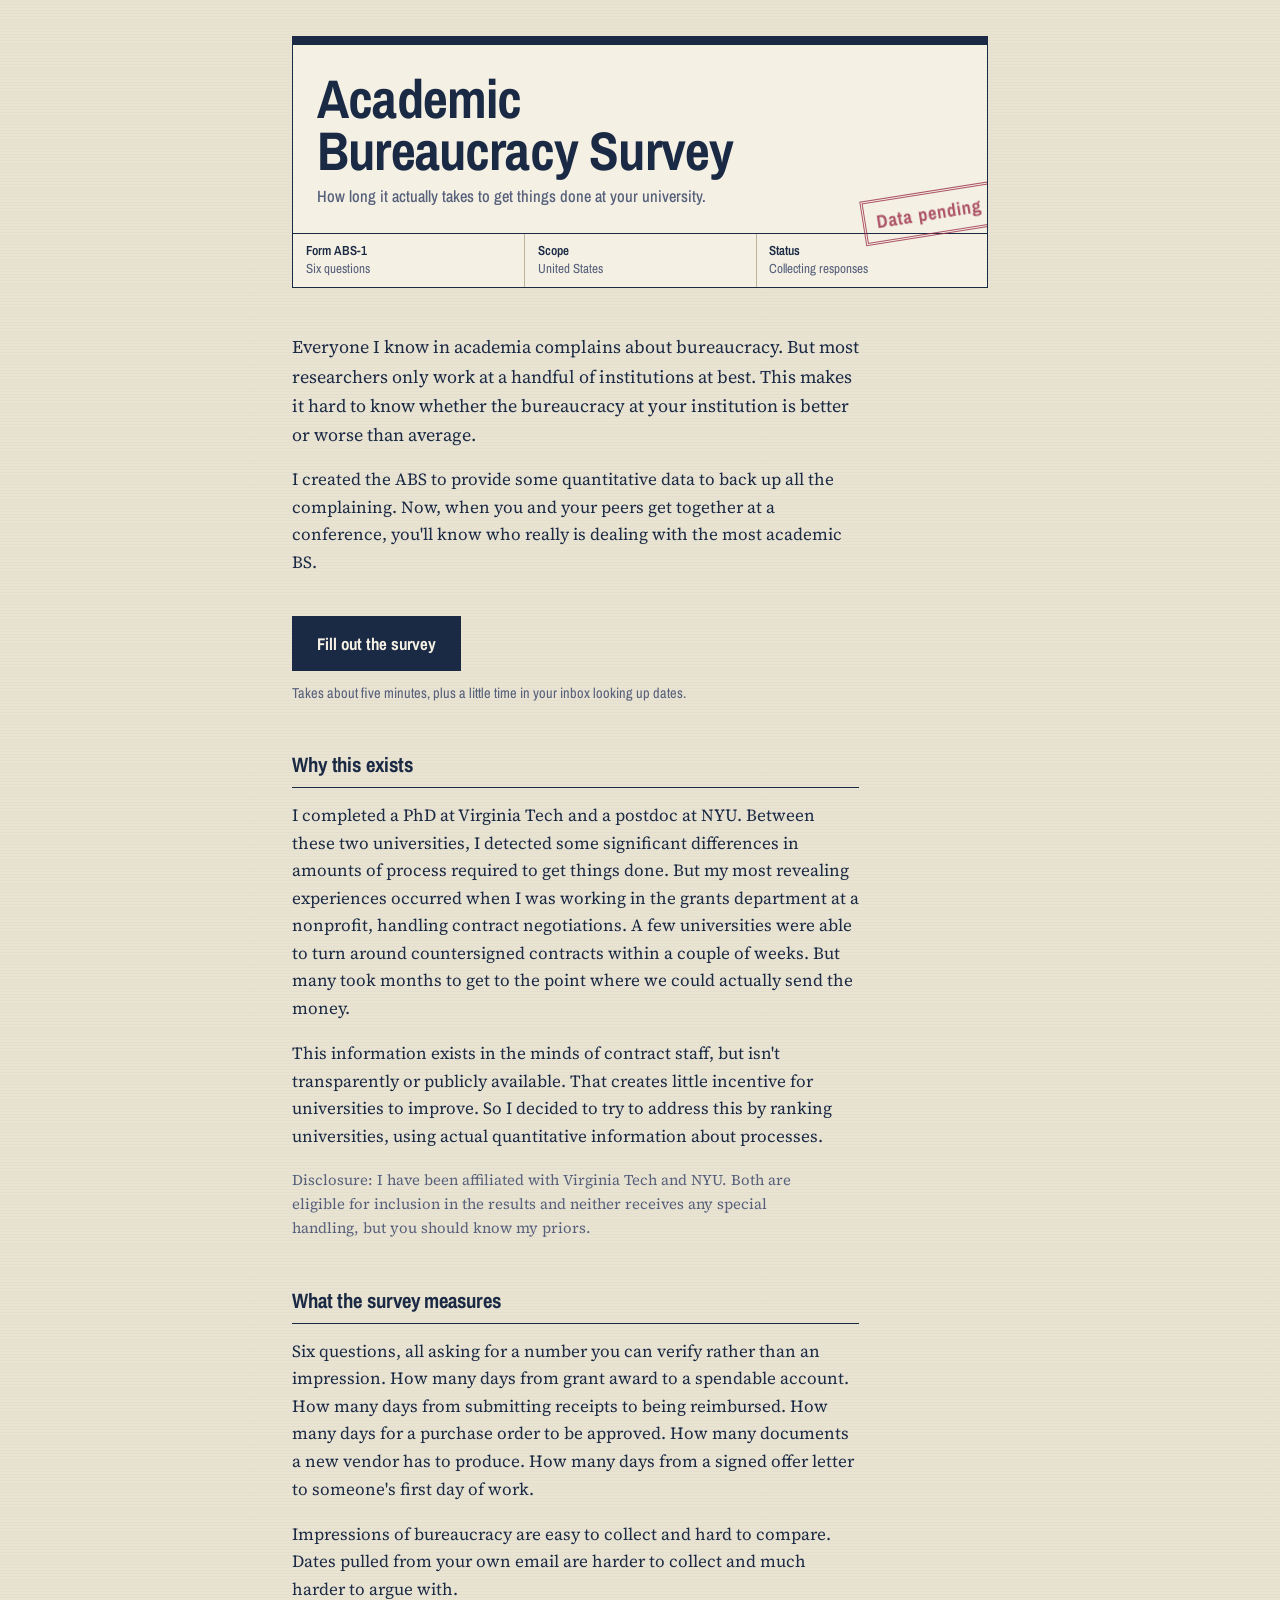
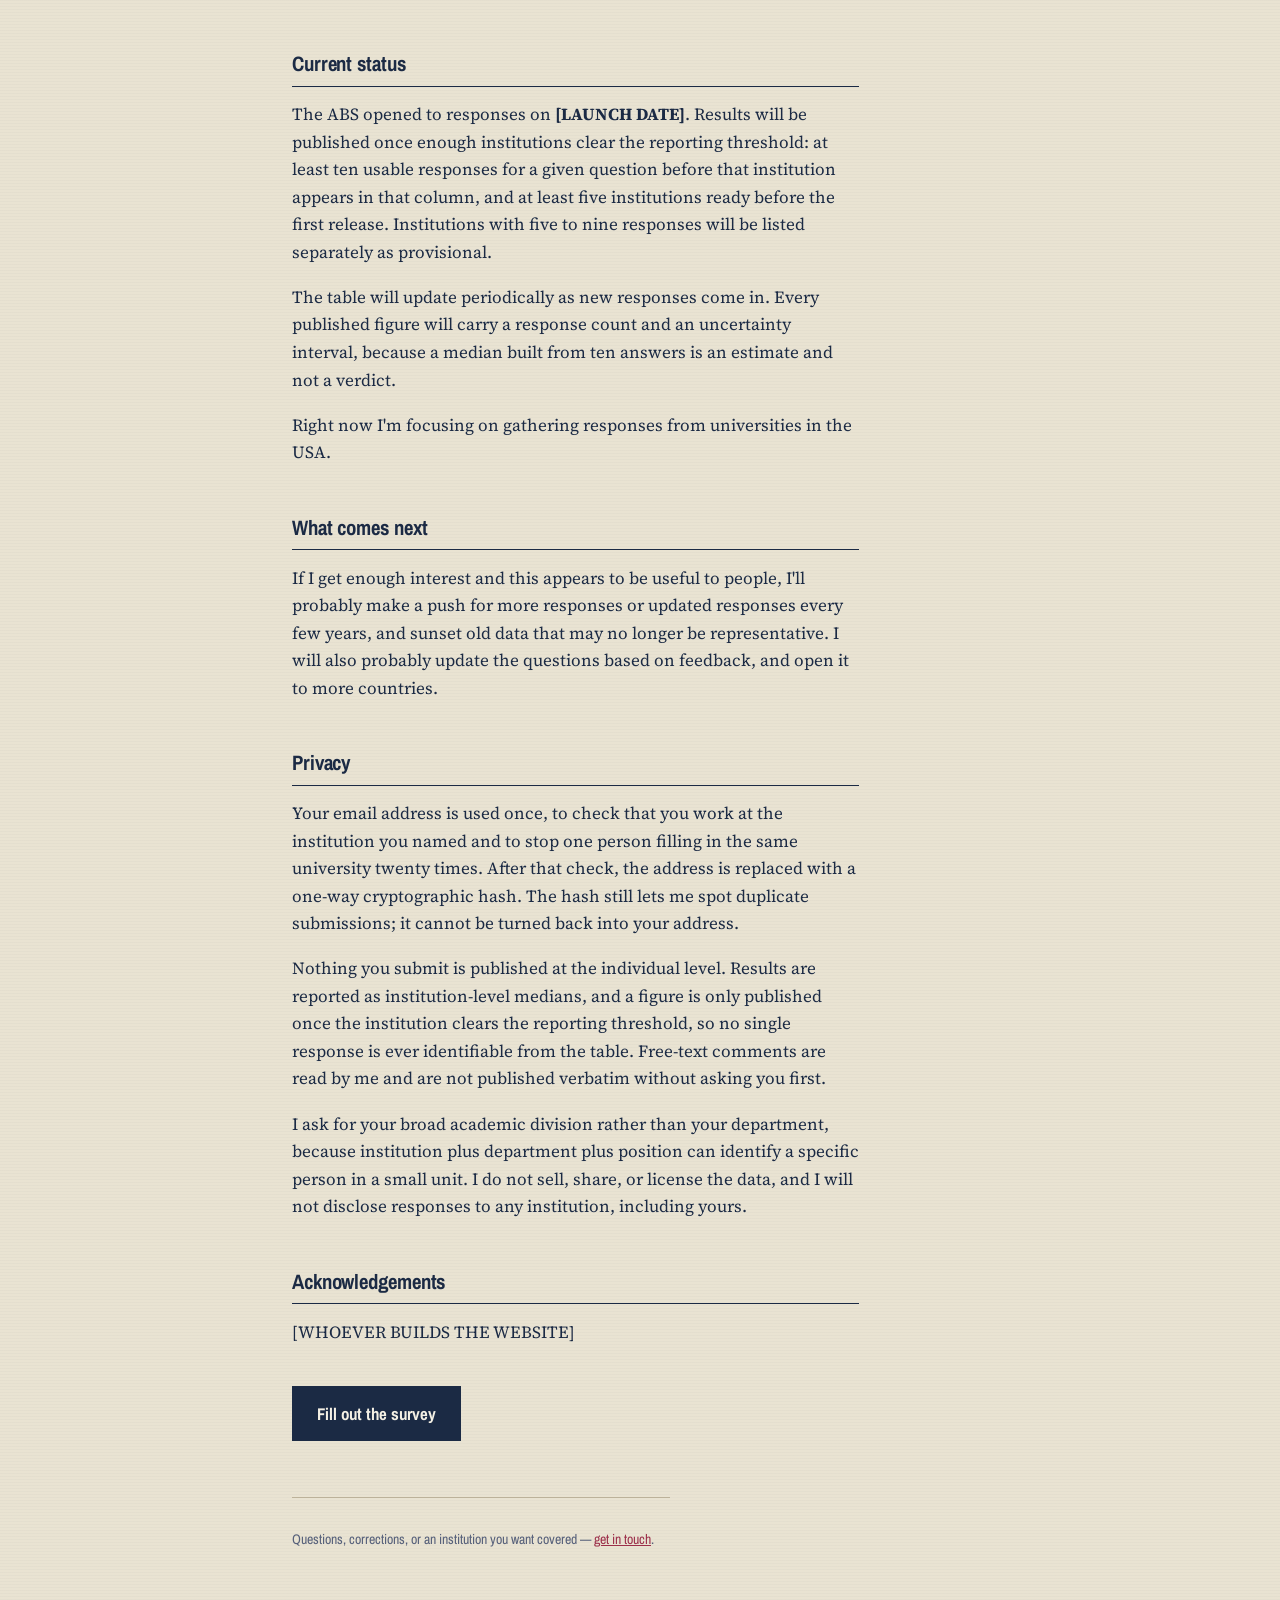
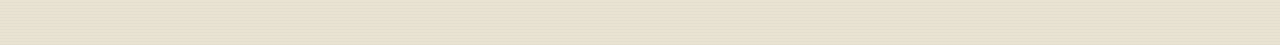
==== index.html @ 0650f479 "Add files via upload" ====
<!doctype html>
<html lang="en">
<head>
<meta charset="utf-8">
<meta name="viewport" content="width=device-width, initial-scale=1">
<title>Academic Bureaucracy Survey</title>
<meta name="description" content="A quantitative survey of administrative process at universities. How long does it actually take to spend a grant, get reimbursed, add a vendor, or hire someone?">
<link rel="preconnect" href="https://fonts.googleapis.com">
<link rel="preconnect" href="https://fonts.gstatic.com" crossorigin>
<link href="https://fonts.googleapis.com/css2?family=Archivo+Narrow:wght@500;600;700&family=Source+Serif+4:opsz,wght@8..60,400;8..60,600&display=swap" rel="stylesheet">
<link rel="stylesheet" href="assets/style.css">
</head>
<body>
<main class="sheet">

  <header class="docket">
    <div class="docket-body">
      <h1>Academic Bureaucracy Survey</h1>
      <p class="subtitle">How long it actually takes to get things done at your university.</p>
      <span class="stamp">Data pending</span>
    </div>
    <div class="docket-meta">
      <div><b>Form ABS-1</b>Six questions</div>
      <div><b>Scope</b>United States</div>
      <div><b>Status</b>Collecting responses</div>
    </div>
  </header>

  <div class="prose">
    <p class="lede">Everyone I know in academia complains about bureaucracy. But most researchers only work at a handful of institutions at best. This makes it hard to know whether the bureaucracy at your institution is better or worse than average.</p>

    <p>I created the ABS to provide some quantitative data to back up all the complaining. Now, when you and your peers get together at a conference, you'll know who really is dealing with the most academic BS.</p>
  </div>

  <div class="cta-row">
    <a class="cta" href="survey.html">Fill out the survey</a>
    <p class="cta-aside">Takes about five minutes, plus a little time in your inbox looking up dates.</p>
  </div>

  <h2>Why this exists</h2>
  <div class="prose">
    <p>I completed a PhD at Virginia Tech and a postdoc at NYU. Between these two universities, I detected some significant differences in amounts of process required to get things done. But my most revealing experiences occurred when I was working in the grants department at a nonprofit, handling contract negotiations. A few universities were able to turn around countersigned contracts within a couple of weeks. But many took months to get to the point where we could actually send the money.</p>

    <p>This information exists in the minds of contract staff, but isn't transparently or publicly available. That creates little incentive for universities to improve. So I decided to try to address this by ranking universities, using actual quantitative information about processes.</p>

    <p class="note">Disclosure: I have been affiliated with Virginia Tech and NYU. Both are eligible for inclusion in the results and neither receives any special handling, but you should know my priors.</p>
  </div>

  <h2>What the survey measures</h2>
  <div class="prose">
    <p>Six questions, all asking for a number you can verify rather than an impression. How many days from grant award to a spendable account. How many days from submitting receipts to being reimbursed. How many days for a purchase order to be approved. How many documents a new vendor has to produce. How many days from a signed offer letter to someone's first day of work.</p>

    <p>Impressions of bureaucracy are easy to collect and hard to compare. Dates pulled from your own email are harder to collect and much harder to argue with.</p>
  </div>

  <h2>Current status</h2>
  <div class="prose">
    <p>The ABS opened to responses on <b>[LAUNCH DATE]</b>. Results will be published once enough institutions clear the reporting threshold: at least ten usable responses for a given question before that institution appears in that column, and at least five institutions ready before the first release. Institutions with five to nine responses will be listed separately as provisional.</p>

    <p>The table will update periodically as new responses come in. Every published figure will carry a response count and an uncertainty interval, because a median built from ten answers is an estimate and not a verdict.</p>

    <p>Right now I'm focusing on gathering responses from universities in the USA.</p>
  </div>

  <h2>What comes next</h2>
  <div class="prose">
    <p>If I get enough interest and this appears to be useful to people, I'll probably make a push for more responses or updated responses every few years, and sunset old data that may no longer be representative. I will also probably update the questions based on feedback, and open it to more countries.</p>
  </div>

  <h2>Privacy</h2>
  <div class="prose">
    <p>Your email address is used once, to check that you work at the institution you named and to stop one person filling in the same university twenty times. After that check, the address is replaced with a one-way cryptographic hash. The hash still lets me spot duplicate submissions; it cannot be turned back into your address.</p>

    <p>Nothing you submit is published at the individual level. Results are reported as institution-level medians, and a figure is only published once the institution clears the reporting threshold, so no single response is ever identifiable from the table. Free-text comments are read by me and are not published verbatim without asking you first.</p>

    <p>I ask for your broad academic division rather than your department, because institution plus department plus position can identify a specific person in a small unit. I do not sell, share, or license the data, and I will not disclose responses to any institution, including yours.</p>
  </div>

  <h2>Acknowledgements</h2>
  <div class="prose">
    <p>[WHOEVER BUILDS THE WEBSITE]</p>
  </div>

  <div class="cta-row">
    <a class="cta" href="survey.html">Fill out the survey</a>
  </div>

  <footer class="foot">
    <p>Questions, corrections, or an institution you want covered — <a href="mailto:[YOUR EMAIL]">get in touch</a>.</p>
  </footer>

</main>
</body>
</html>
---- assets/style.css ----
/* Academic Bureaucracy Survey — shared styles
   Visual language: institutional requisition form.
   Manila stock, blue-black ballpoint ink, stamp-pad violet. */

:root {
  --paper:      #e9e3d2;
  --paper-lit:  #f4f0e4;
  --field:      #fdfcf7;
  --ink:        #1b2a44;
  --ink-soft:   #56607a;
  --rule:       #bcb29a;
  --rule-soft:  #d6cfba;
  --stamp:      #9c2f4a;
  --canary:     #e8d07a;

  --measure: 63ch;
  --sans: "Archivo Narrow", "Arial Narrow", system-ui, sans-serif;
  --serif: "Source Serif 4", Georgia, serif;
}

*, *::before, *::after { box-sizing: border-box; }

html { -webkit-text-size-adjust: 100%; }

body {
  margin: 0;
  background: var(--paper);
  background-image:
    repeating-linear-gradient(0deg, rgba(27,42,68,.022) 0 1px, transparent 1px 3px);
  color: var(--ink);
  font-family: var(--serif);
  font-size: 17px;
  line-height: 1.62;
}

.sheet {
  max-width: 46rem;
  margin: 0 auto;
  padding: 0 1.25rem 5rem;
}

/* ---------- docket header ---------- */

.docket {
  position: relative;
  border: 1.5px solid var(--ink);
  border-top-width: 9px;
  background: var(--paper-lit);
  margin: 2.25rem 0 2.75rem;
  overflow: hidden;
}

.docket-body { padding: 1.75rem 1.5rem 1.5rem; }

.docket h1 {
  font-family: var(--sans);
  font-weight: 700;
  font-size: clamp(2.1rem, 8vw, 3.4rem);
  line-height: .96;
  letter-spacing: -.015em;
  margin: 0 0 .35rem;
  max-width: 18ch;
}

.docket .subtitle {
  font-family: var(--sans);
  font-size: 1.02rem;
  font-weight: 500;
  color: var(--ink-soft);
  margin: 0;
}

.docket-meta {
  display: grid;
  grid-template-columns: repeat(3, 1fr);
  border-top: 1.5px solid var(--ink);
}

.docket-meta div {
  padding: .5rem .8rem .6rem;
  font-family: var(--sans);
  font-size: .82rem;
  line-height: 1.35;
  color: var(--ink-soft);
}

.docket-meta div + div { border-left: 1px solid var(--rule); }
.docket-meta b { display: block; font-weight: 600; color: var(--ink); }

/* the one bold moment */
.stamp {
  position: absolute;
  right: -.6rem;
  bottom: 3.2rem;
  transform: rotate(-9deg);
  border: 3px double var(--stamp);
  color: var(--stamp);
  font-family: var(--sans);
  font-weight: 700;
  font-size: clamp(.8rem, 3.4vw, 1.15rem);
  letter-spacing: .06em;
  padding: .3rem .7rem;
  opacity: .82;
  pointer-events: none;
  animation: press .5s cubic-bezier(.2,.9,.3,1.2) both;
}

@keyframes press {
  from { opacity: 0; transform: rotate(-9deg) scale(1.55); }
  to   { opacity: .82; transform: rotate(-9deg) scale(1); }
}

@media (prefers-reduced-motion: reduce) {
  .stamp { animation: none; }
}

/* ---------- prose ---------- */

.prose { max-width: var(--measure); }
.prose p { margin: 0 0 1.1rem; }
.prose a:not(.cta) { color: var(--stamp); text-underline-offset: .18em; }

h2 {
  font-family: var(--sans);
  font-weight: 700;
  font-size: 1.3rem;
  letter-spacing: -.005em;
  margin: 2.75rem 0 .9rem;
  padding-bottom: .3rem;
  border-bottom: 1.5px solid var(--ink);
  max-width: var(--measure);
}

h3 {
  font-family: var(--sans);
  font-weight: 600;
  font-size: 1.05rem;
  margin: 1.9rem 0 .5rem;
}

.lede { font-size: 1.12rem; }

.note {
  font-size: .93rem;
  color: var(--ink-soft);
  max-width: var(--measure);
}

/* ---------- call to action ---------- */

.cta-row { margin: 2.5rem 0 1rem; }

a.cta,
button.cta {
  display: inline-block;
  font-family: var(--sans);
  font-weight: 700;
  font-size: 1.06rem;
  text-decoration: none;
  color: var(--paper-lit);
  background: var(--ink);
  padding: .8rem 1.5rem;
  border: 1.5px solid var(--ink);
}

.cta:hover, .cta:focus-visible { background: var(--stamp); border-color: var(--stamp); }

.cta-aside {
  font-family: var(--sans);
  font-size: .9rem;
  color: var(--ink-soft);
  margin: .6rem 0 0;
}

/* ---------- footer ---------- */

.foot {
  margin-top: 3.5rem;
  padding-top: 1rem;
  border-top: 1px solid var(--rule);
  font-family: var(--sans);
  font-size: .87rem;
  color: var(--ink-soft);
  max-width: var(--measure);
}

.foot a:not(.cta) { color: var(--stamp); }

/* ---------- form ---------- */

.crumb {
  font-family: var(--sans);
  font-size: .9rem;
  margin: 1.5rem 0 0;
}
.crumb a { color: var(--stamp); }

fieldset {
  border: 1.5px solid var(--ink);
  background: var(--paper-lit);
  padding: 0 1.25rem 1.35rem;
  margin: 0 0 1.5rem;
}

legend {
  font-family: var(--sans);
  font-weight: 700;
  font-size: 1.02rem;
  background: var(--ink);
  color: var(--paper-lit);
  padding: .25rem .7rem;
  margin-left: -.15rem;
}

.q { margin-top: 1.35rem; }
.q:first-of-type { margin-top: 1.1rem; }

.q > label,
.q .qtext {
  display: block;
  font-family: var(--sans);
  font-weight: 600;
  font-size: 1.02rem;
  line-height: 1.35;
  margin-bottom: .35rem;
}

.help {
  font-size: .9rem;
  color: var(--ink-soft);
  margin: 0 0 .55rem;
  max-width: 58ch;
}

input[type="text"],
input[type="email"],
input[type="number"],
select,
textarea {
  font-family: var(--serif);
  font-size: 1rem;
  color: var(--ink);
  background: var(--field);
  border: 1px solid var(--rule);
  border-bottom-width: 2px;
  border-radius: 0;
  padding: .5rem .6rem;
  width: 100%;
  max-width: 30rem;
}

input[type="number"] { max-width: 8.5rem; }

textarea { max-width: 100%; min-height: 7rem; resize: vertical; }

input:focus-visible, select:focus-visible, textarea:focus-visible {
  outline: 2px solid var(--stamp);
  outline-offset: 1px;
}

.days-row { display: flex; align-items: center; gap: .5rem; flex-wrap: wrap; }
.unit { font-family: var(--sans); font-size: .95rem; color: var(--ink-soft); }

.choices { margin: .45rem 0 0; }

.choice {
  display: flex;
  align-items: flex-start;
  gap: .55rem;
  padding: .2rem 0;
  font-size: .97rem;
  cursor: pointer;
}

.choice input { margin: .32rem 0 0; accent-color: var(--stamp); flex: none; }

.escape { border-top: 1px dashed var(--rule); margin-top: .55rem; padding-top: .45rem; }

.pair { display: flex; gap: 1.5rem; flex-wrap: wrap; }
.pair > div { flex: 1 1 12rem; }

.instructions {
  border: 1.5px solid var(--ink);
  border-left-width: 7px;
  background: var(--canary);
  padding: 1rem 1.2rem;
  margin: 0 0 1.75rem;
}

.instructions h2 {
  margin: 0 0 .5rem;
  border: 0;
  padding: 0;
  font-size: 1.08rem;
}

.instructions ul { margin: 0; padding-left: 1.1rem; }
.instructions li { margin-bottom: .4rem; font-size: .95rem; }

code {
  font-family: ui-monospace, "SFMono-Regular", Menlo, monospace;
  font-size: .88em;
  background: var(--field);
  border: 1px solid var(--rule-soft);
  padding: .05rem .3rem;
}

.submit-row { display: flex; align-items: center; gap: 1rem; flex-wrap: wrap; }

button.cta { cursor: pointer; font: inherit; font-family: var(--sans); font-weight: 700; font-size: 1.06rem; }
button.cta[disabled] { opacity: .5; cursor: progress; }

.status {
  font-family: var(--sans);
  font-size: .95rem;
  margin: 1rem 0 0;
  padding: .7rem .9rem;
  border-left: 5px solid var(--rule);
  background: var(--paper-lit);
  max-width: var(--measure);
}

.status.err { border-left-color: var(--stamp); color: var(--stamp); }
.status.ok  { border-left-color: var(--ink); }
.status[hidden] { display: none; }

.done {
  border: 1.5px solid var(--ink);
  border-top-width: 9px;
  background: var(--paper-lit);
  padding: 1.75rem 1.5rem;
  margin-top: 2.25rem;
}

.done h2 { margin-top: 0; }
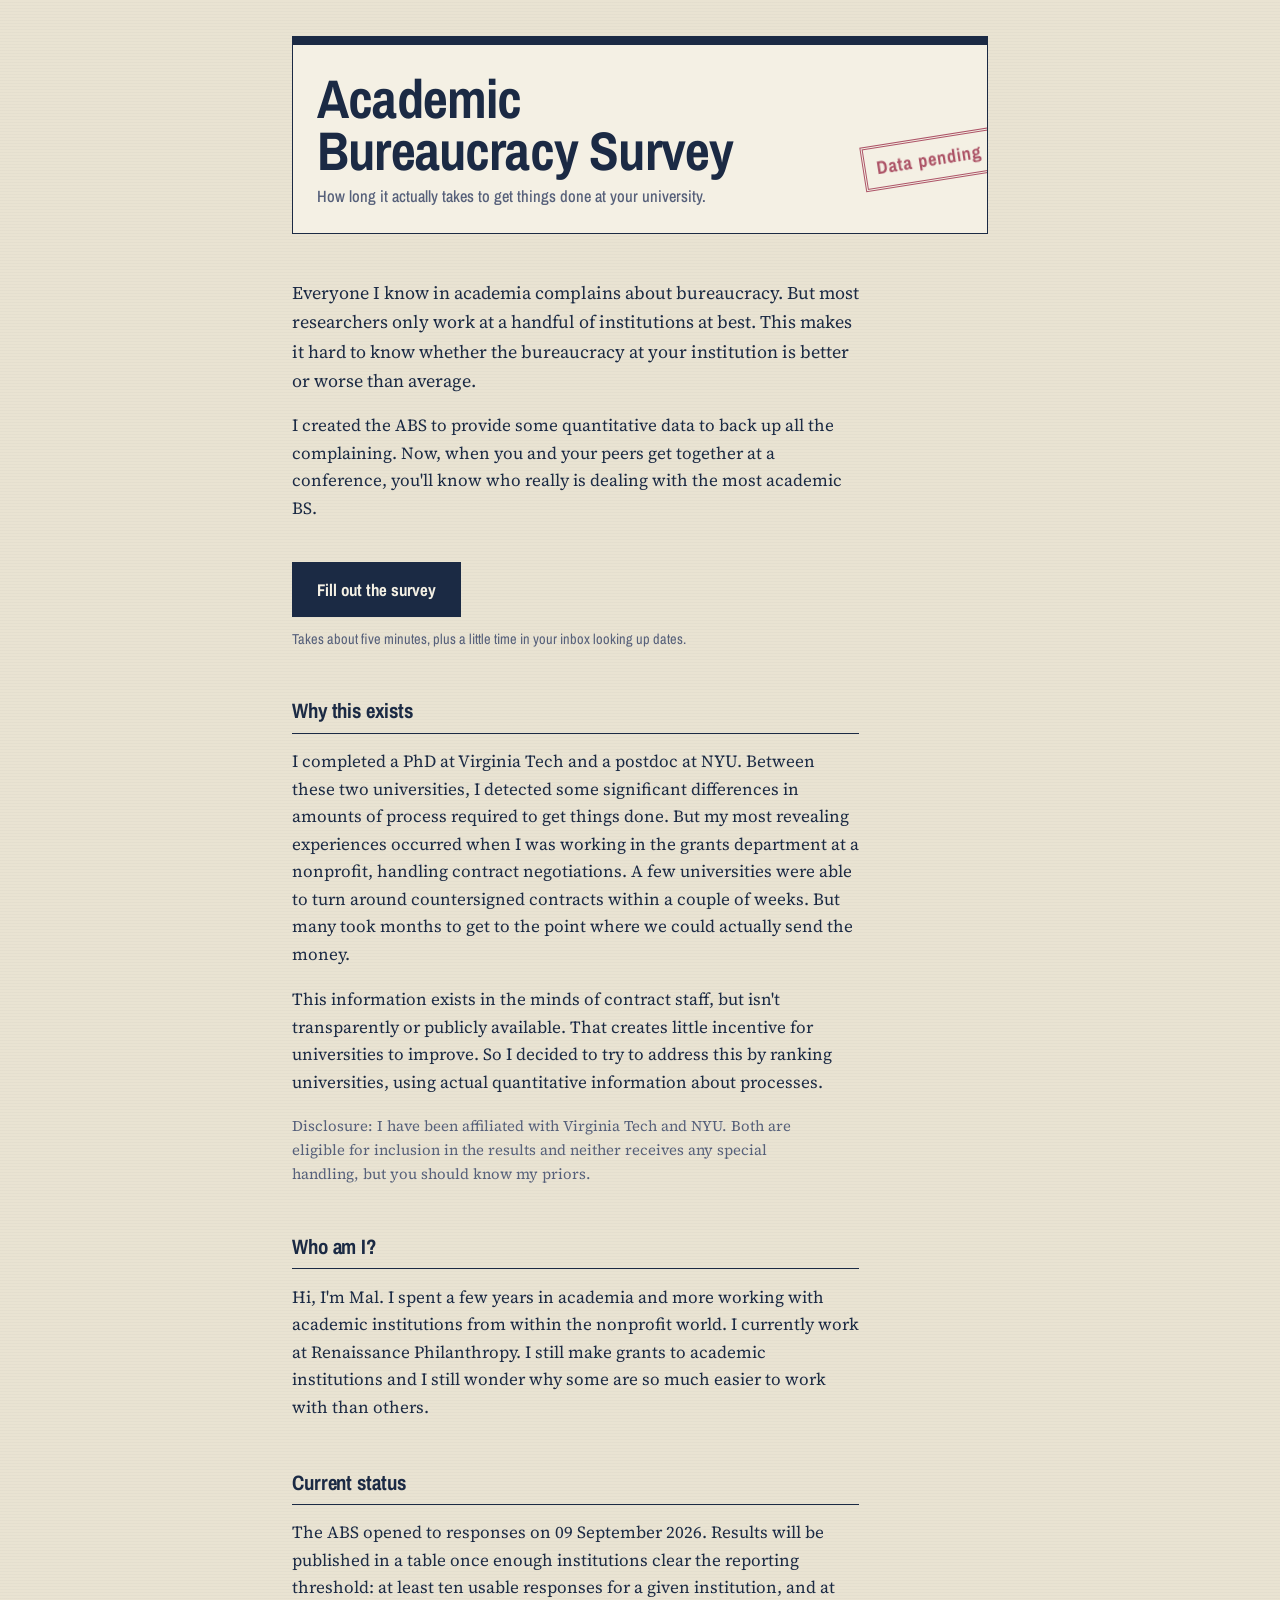
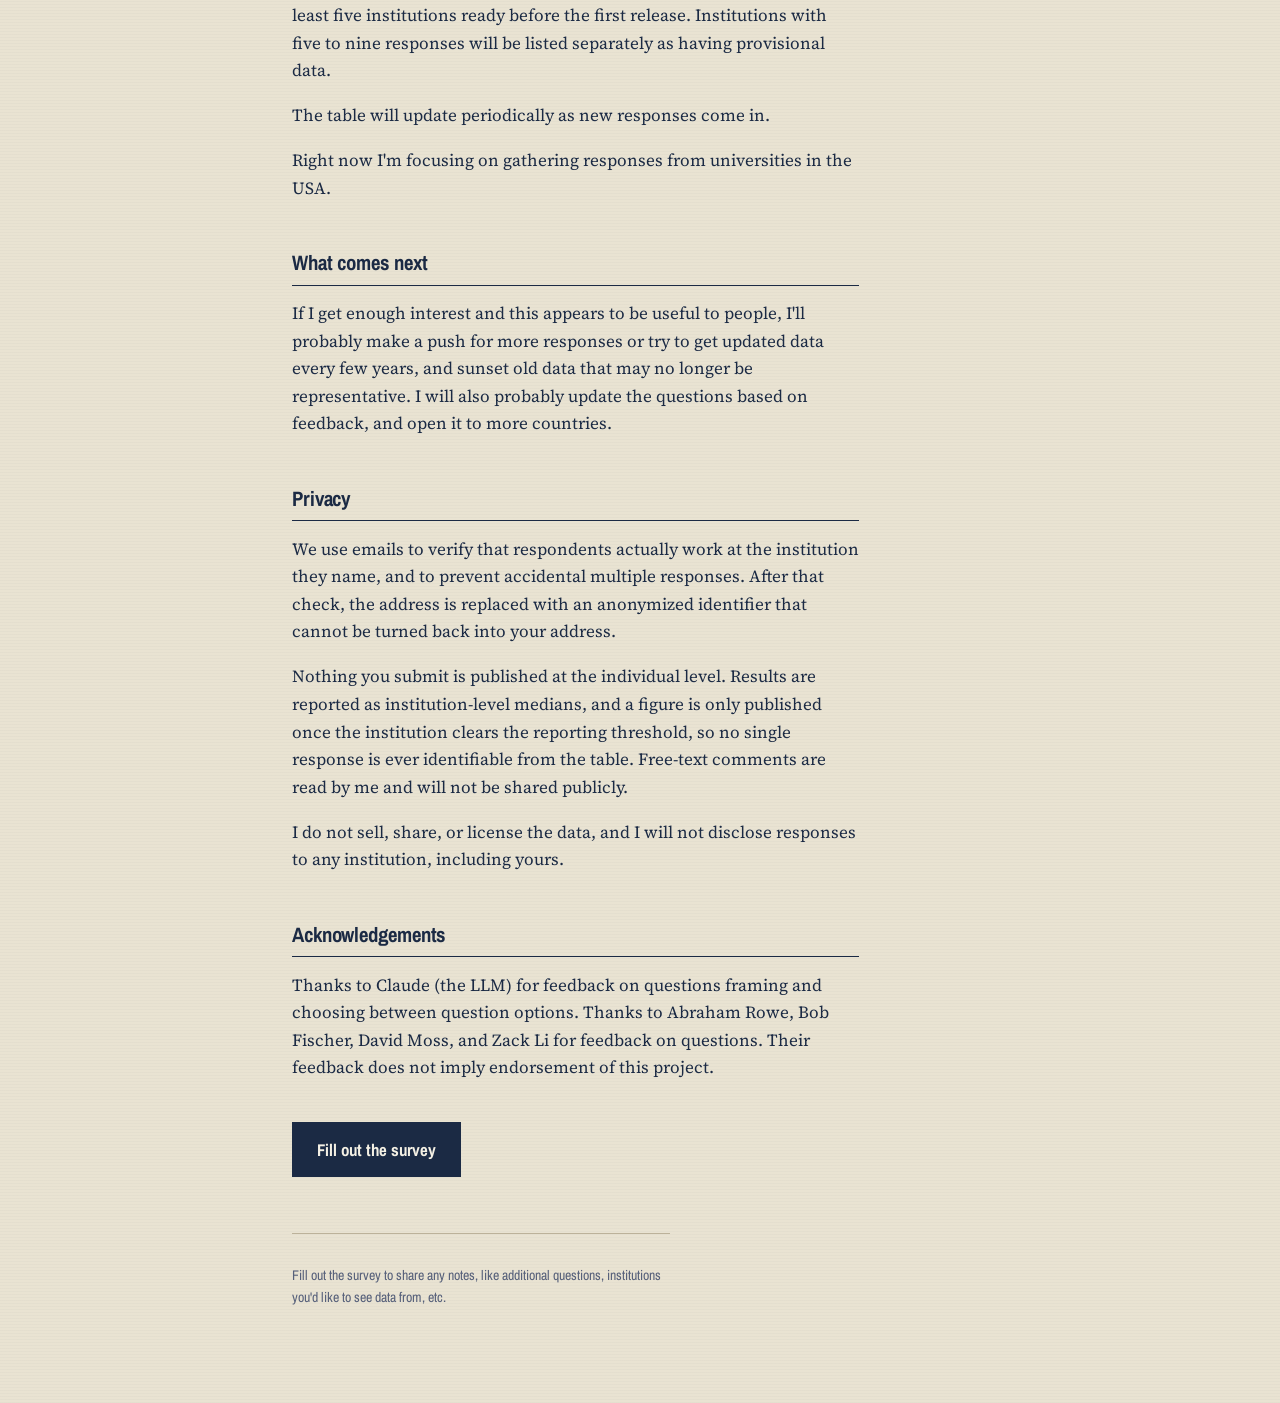
==== commit a75bb4c7: "Revise content and structure in index.html" ====
--- a/index.html
+++ b/index.html
@@ -18,11 +18,6 @@
       <h1>Academic Bureaucracy Survey</h1>
       <p class="subtitle">How long it actually takes to get things done at your university.</p>
       <span class="stamp">Data pending</span>
-    </div>
-    <div class="docket-meta">
-      <div><b>Form ABS-1</b>Six questions</div>
-      <div><b>Scope</b>United States</div>
-      <div><b>Status</b>Collecting responses</div>
     </div>
   </header>
 
@@ -45,40 +40,38 @@
 
     <p class="note">Disclosure: I have been affiliated with Virginia Tech and NYU. Both are eligible for inclusion in the results and neither receives any special handling, but you should know my priors.</p>
   </div>
-
-  <h2>What the survey measures</h2>
+  
+  <h2>Who am I? </h2>
   <div class="prose">
-    <p>Six questions, all asking for a number you can verify rather than an impression. How many days from grant award to a spendable account. How many days from submitting receipts to being reimbursed. How many days for a purchase order to be approved. How many documents a new vendor has to produce. How many days from a signed offer letter to someone's first day of work.</p>
-
-    <p>Impressions of bureaucracy are easy to collect and hard to compare. Dates pulled from your own email are harder to collect and much harder to argue with.</p>
+    <p>Hi, I'm Mal. I spent a few years in academia and more working with academic institutions from within the nonprofit world. I currently work at Renaissance Philanthropy. I still make grants to academic institutions and I still wonder why some are so much easier to work with than others.</p>
   </div>
 
   <h2>Current status</h2>
   <div class="prose">
-    <p>The ABS opened to responses on <b>[LAUNCH DATE]</b>. Results will be published once enough institutions clear the reporting threshold: at least ten usable responses for a given question before that institution appears in that column, and at least five institutions ready before the first release. Institutions with five to nine responses will be listed separately as provisional.</p>
+    <p>The ABS opened to responses on 09 September 2026. Results will be published in a table once enough institutions clear the reporting threshold: at least ten usable responses for a given institution, and at least five institutions ready before the first release. Institutions with five to nine responses will be listed separately as having provisional data.</p>
 
-    <p>The table will update periodically as new responses come in. Every published figure will carry a response count and an uncertainty interval, because a median built from ten answers is an estimate and not a verdict.</p>
+    <p>The table will update periodically as new responses come in. </p>
 
     <p>Right now I'm focusing on gathering responses from universities in the USA.</p>
   </div>
 
   <h2>What comes next</h2>
   <div class="prose">
-    <p>If I get enough interest and this appears to be useful to people, I'll probably make a push for more responses or updated responses every few years, and sunset old data that may no longer be representative. I will also probably update the questions based on feedback, and open it to more countries.</p>
+    <p>If I get enough interest and this appears to be useful to people, I'll probably make a push for more responses or try to get updated data every few years, and sunset old data that may no longer be representative. I will also probably update the questions based on feedback, and open it to more countries.</p>
   </div>
 
   <h2>Privacy</h2>
   <div class="prose">
-    <p>Your email address is used once, to check that you work at the institution you named and to stop one person filling in the same university twenty times. After that check, the address is replaced with a one-way cryptographic hash. The hash still lets me spot duplicate submissions; it cannot be turned back into your address.</p>
+    <p>We use emails to verify that respondents actually work at the institution they name, and to prevent accidental multiple responses. After that check, the address is replaced with an anonymized identifier that cannot be turned back into your address.</p>
 
-    <p>Nothing you submit is published at the individual level. Results are reported as institution-level medians, and a figure is only published once the institution clears the reporting threshold, so no single response is ever identifiable from the table. Free-text comments are read by me and are not published verbatim without asking you first.</p>
+    <p>Nothing you submit is published at the individual level. Results are reported as institution-level medians, and a figure is only published once the institution clears the reporting threshold, so no single response is ever identifiable from the table. Free-text comments are read by me and will not be shared publicly.</p>
 
-    <p>I ask for your broad academic division rather than your department, because institution plus department plus position can identify a specific person in a small unit. I do not sell, share, or license the data, and I will not disclose responses to any institution, including yours.</p>
+    <p>I do not sell, share, or license the data, and I will not disclose responses to any institution, including yours.</p>
   </div>
 
   <h2>Acknowledgements</h2>
   <div class="prose">
-    <p>[WHOEVER BUILDS THE WEBSITE]</p>
+    <p>Thanks to Claude (the LLM) for feedback on questions framing and choosing between question options. Thanks to Abraham Rowe, Bob Fischer, David Moss, and Zack Li for feedback on questions. Their feedback does not imply endorsement of this project.</p>
   </div>
 
   <div class="cta-row">
@@ -86,7 +79,7 @@
   </div>
 
   <footer class="foot">
-    <p>Questions, corrections, or an institution you want covered — <a href="mailto:[YOUR EMAIL]">get in touch</a>.</p>
+    <p>Fill out the survey to share any notes, like additional questions, institutions you'd like to see data from, etc.</p>
   </footer>
 
 </main>
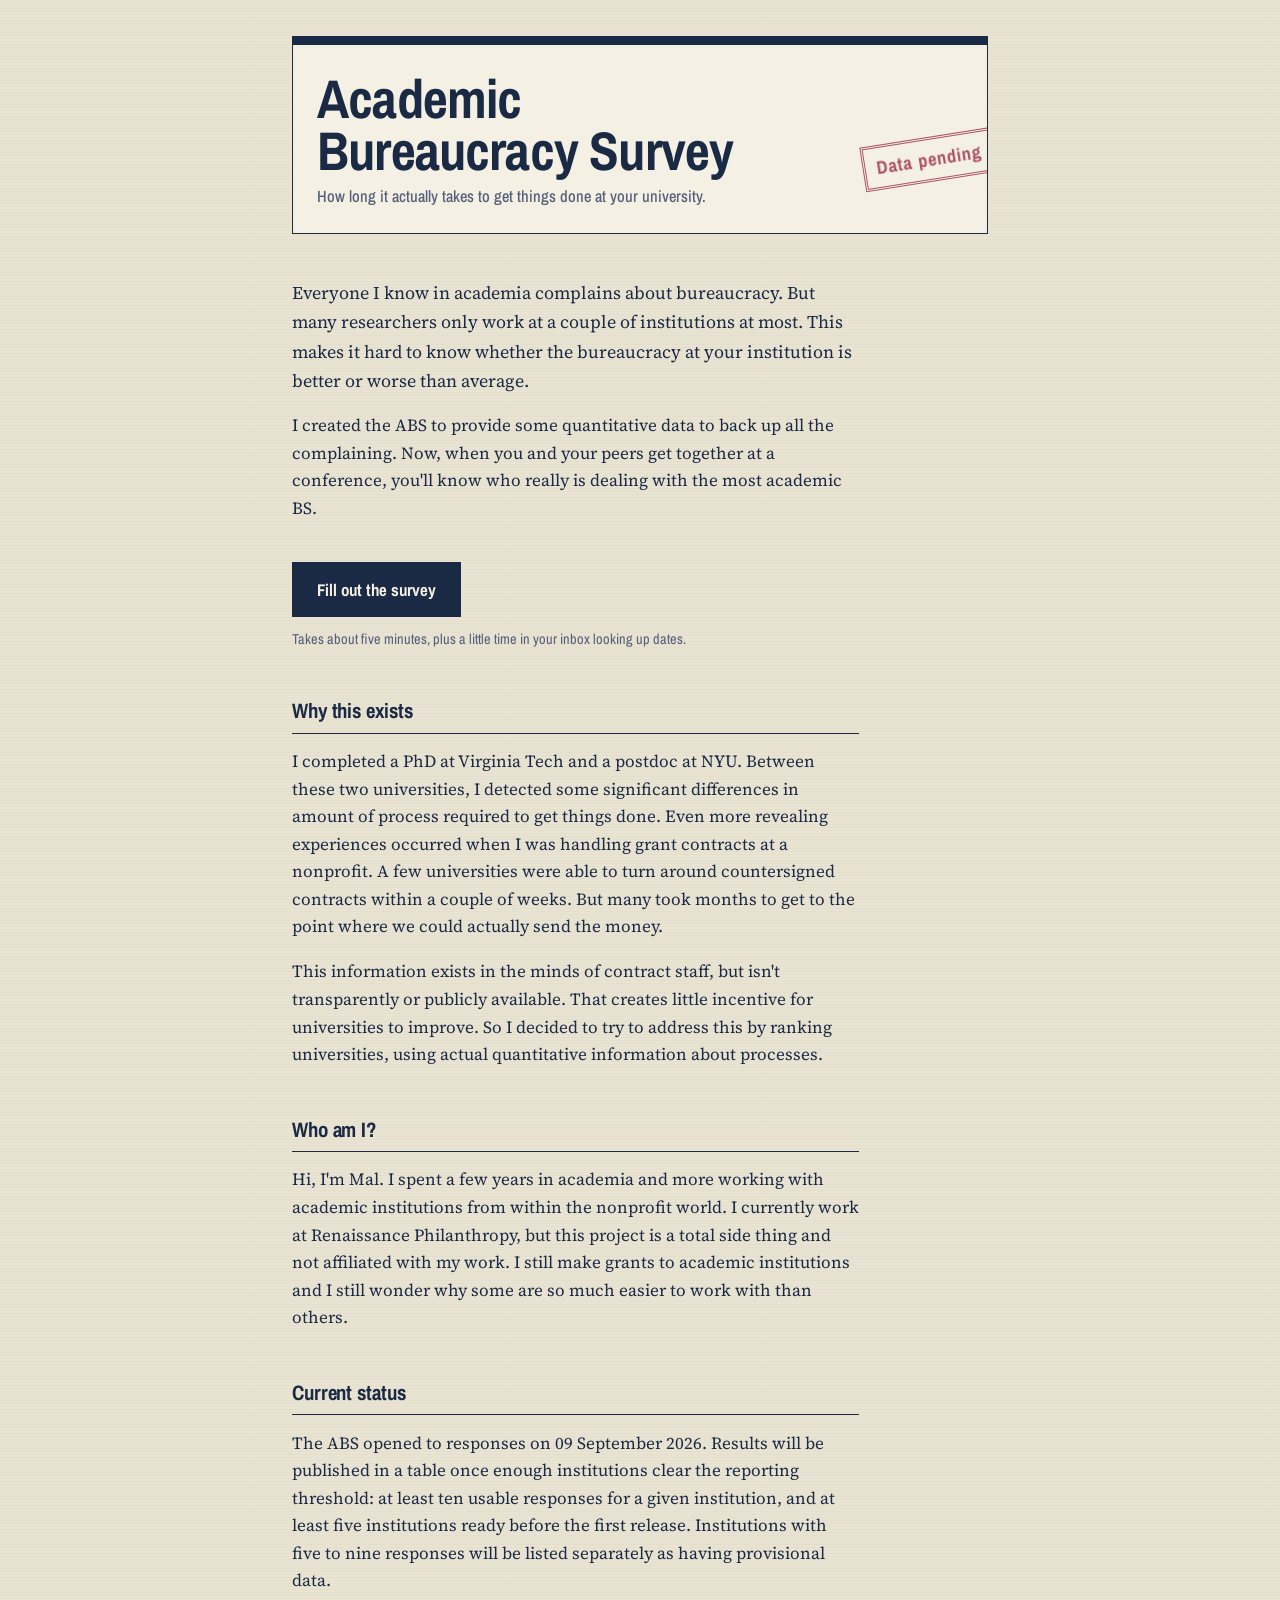
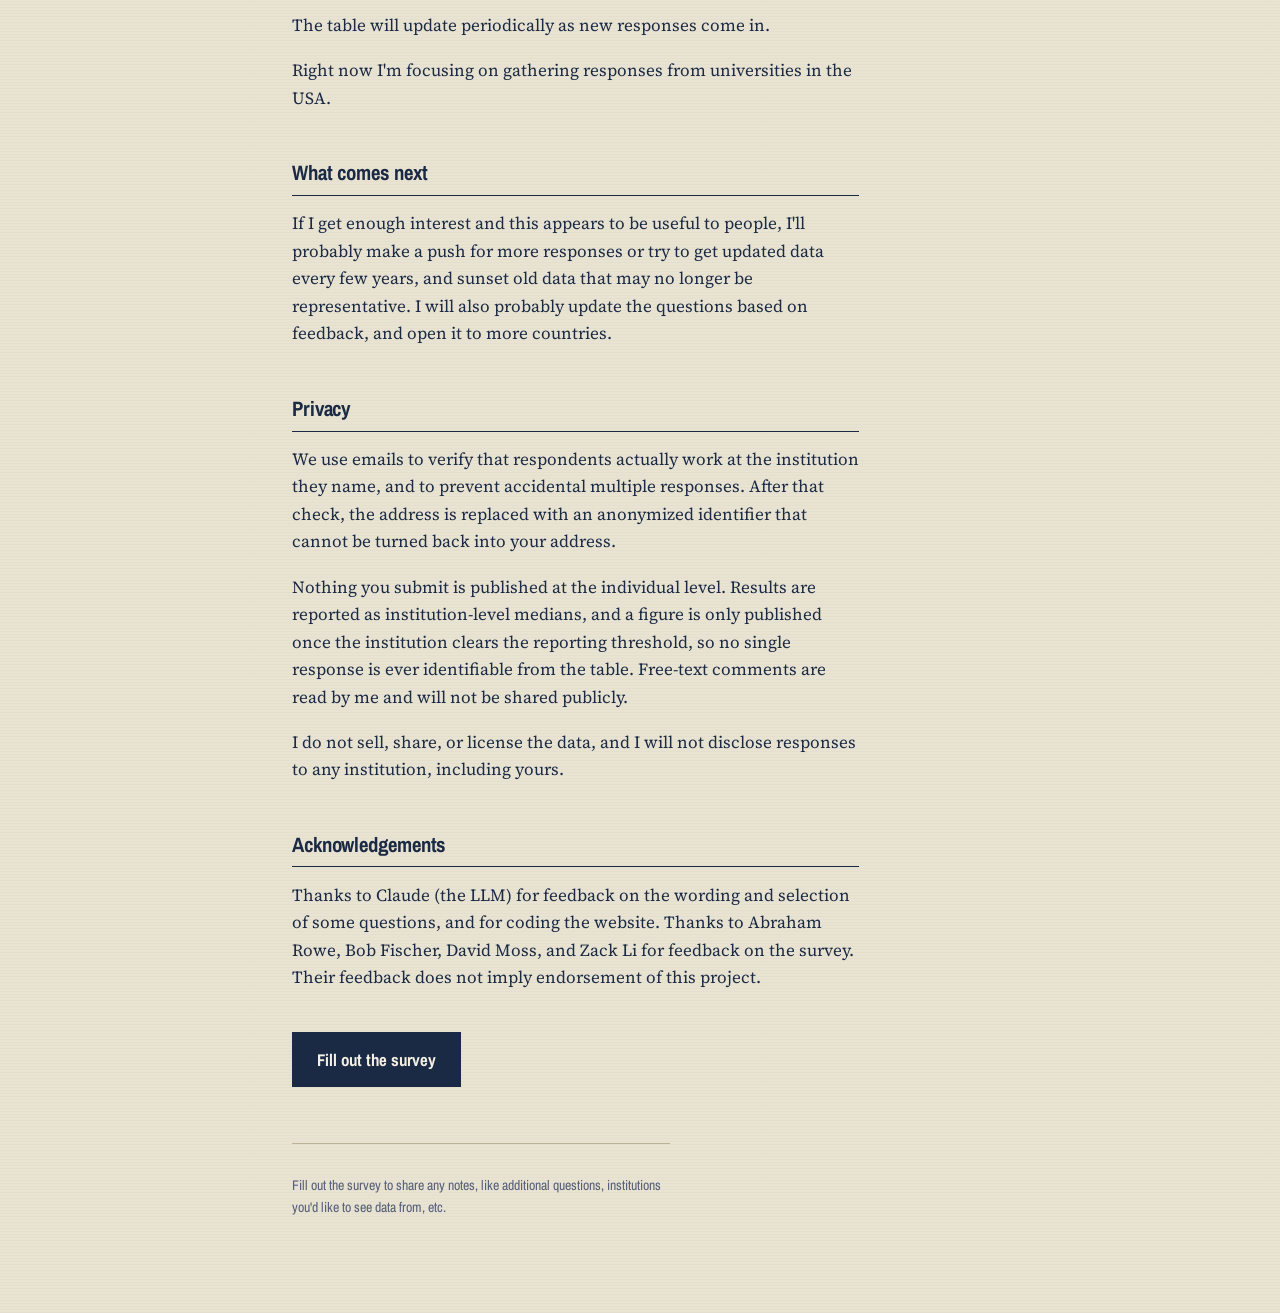
==== commit a3904b24: "Revise text for clarity in index.html Updated text for clarity and detail in multiple sections." ====
--- a/index.html
+++ b/index.html
@@ -22,7 +22,7 @@
   </header>
 
   <div class="prose">
-    <p class="lede">Everyone I know in academia complains about bureaucracy. But most researchers only work at a handful of institutions at best. This makes it hard to know whether the bureaucracy at your institution is better or worse than average.</p>
+    <p class="lede">Everyone I know in academia complains about bureaucracy. But many researchers only work at a couple of institutions at most. This makes it hard to know whether the bureaucracy at your institution is better or worse than average.</p>
 
     <p>I created the ABS to provide some quantitative data to back up all the complaining. Now, when you and your peers get together at a conference, you'll know who really is dealing with the most academic BS.</p>
   </div>
@@ -34,16 +34,14 @@
 
   <h2>Why this exists</h2>
   <div class="prose">
-    <p>I completed a PhD at Virginia Tech and a postdoc at NYU. Between these two universities, I detected some significant differences in amounts of process required to get things done. But my most revealing experiences occurred when I was working in the grants department at a nonprofit, handling contract negotiations. A few universities were able to turn around countersigned contracts within a couple of weeks. But many took months to get to the point where we could actually send the money.</p>
+    <p>I completed a PhD at Virginia Tech and a postdoc at NYU. Between these two universities, I detected some significant differences in amount of process required to get things done. Even more revealing experiences occurred when I was handling grant contracts at a nonprofit. A few universities were able to turn around countersigned contracts within a couple of weeks. But many took months to get to the point where we could actually send the money.</p>
 
     <p>This information exists in the minds of contract staff, but isn't transparently or publicly available. That creates little incentive for universities to improve. So I decided to try to address this by ranking universities, using actual quantitative information about processes.</p>
-
-    <p class="note">Disclosure: I have been affiliated with Virginia Tech and NYU. Both are eligible for inclusion in the results and neither receives any special handling, but you should know my priors.</p>
   </div>
   
   <h2>Who am I? </h2>
   <div class="prose">
-    <p>Hi, I'm Mal. I spent a few years in academia and more working with academic institutions from within the nonprofit world. I currently work at Renaissance Philanthropy. I still make grants to academic institutions and I still wonder why some are so much easier to work with than others.</p>
+    <p>Hi, I'm Mal. I spent a few years in academia and more working with academic institutions from within the nonprofit world. I currently work at Renaissance Philanthropy, but this project is a total side thing and not affiliated with my work. I still make grants to academic institutions and I still wonder why some are so much easier to work with than others.</p>
   </div>
 
   <h2>Current status</h2>
@@ -71,7 +69,7 @@
 
   <h2>Acknowledgements</h2>
   <div class="prose">
-    <p>Thanks to Claude (the LLM) for feedback on questions framing and choosing between question options. Thanks to Abraham Rowe, Bob Fischer, David Moss, and Zack Li for feedback on questions. Their feedback does not imply endorsement of this project.</p>
+    <p>Thanks to Claude (the LLM) for feedback on the wording and selection of some questions, and for coding the website. Thanks to Abraham Rowe, Bob Fischer, David Moss, and Zack Li for feedback on the survey. Their feedback does not imply endorsement of this project.</p>
   </div>
 
   <div class="cta-row">
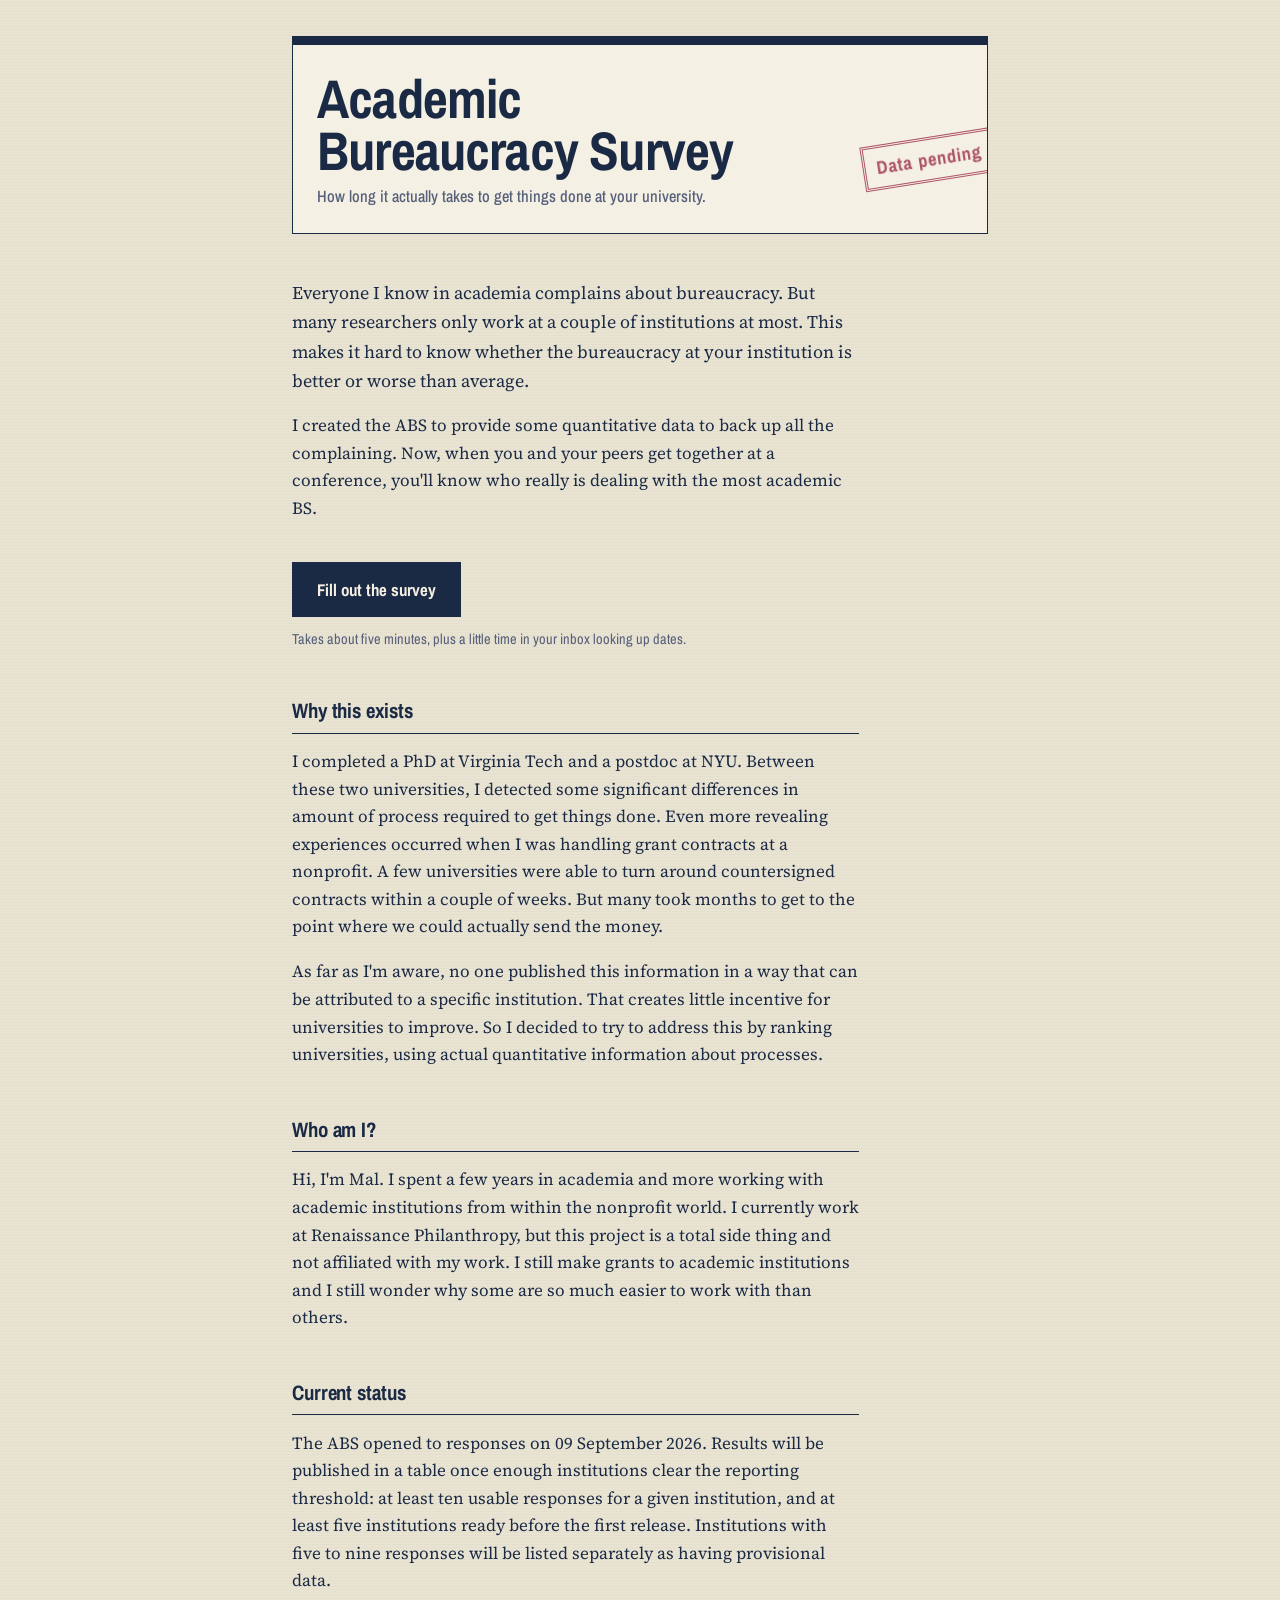
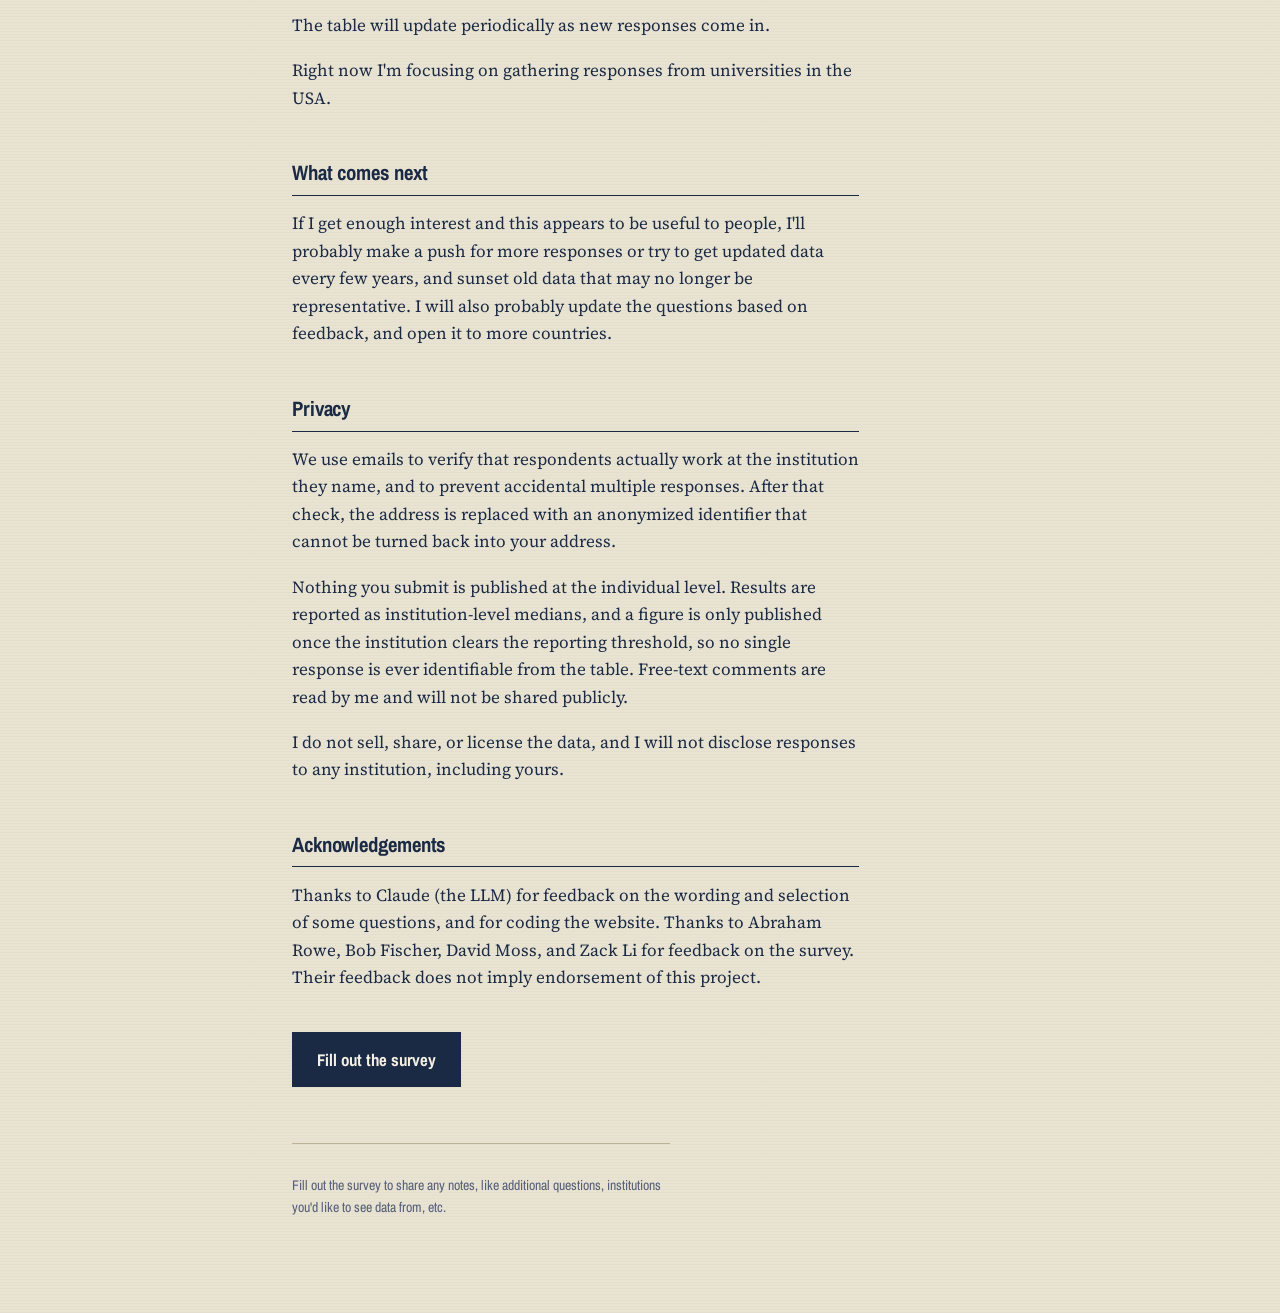
==== commit 954b2f3c: "Fix paragraph content in index.html" ====
--- a/index.html
+++ b/index.html
@@ -36,7 +36,7 @@
   <div class="prose">
     <p>I completed a PhD at Virginia Tech and a postdoc at NYU. Between these two universities, I detected some significant differences in amount of process required to get things done. Even more revealing experiences occurred when I was handling grant contracts at a nonprofit. A few universities were able to turn around countersigned contracts within a couple of weeks. But many took months to get to the point where we could actually send the money.</p>
 
-    <p>This information exists in the minds of contract staff, but isn't transparently or publicly available. That creates little incentive for universities to improve. So I decided to try to address this by ranking universities, using actual quantitative information about processes.</p>
+    <p>As far as I'm aware, no one published this information in a way that can be attributed to a specific institution. That creates little incentive for universities to improve. So I decided to try to address this by ranking universities, using actual quantitative information about processes.</p>
   </div>
   
   <h2>Who am I? </h2>
